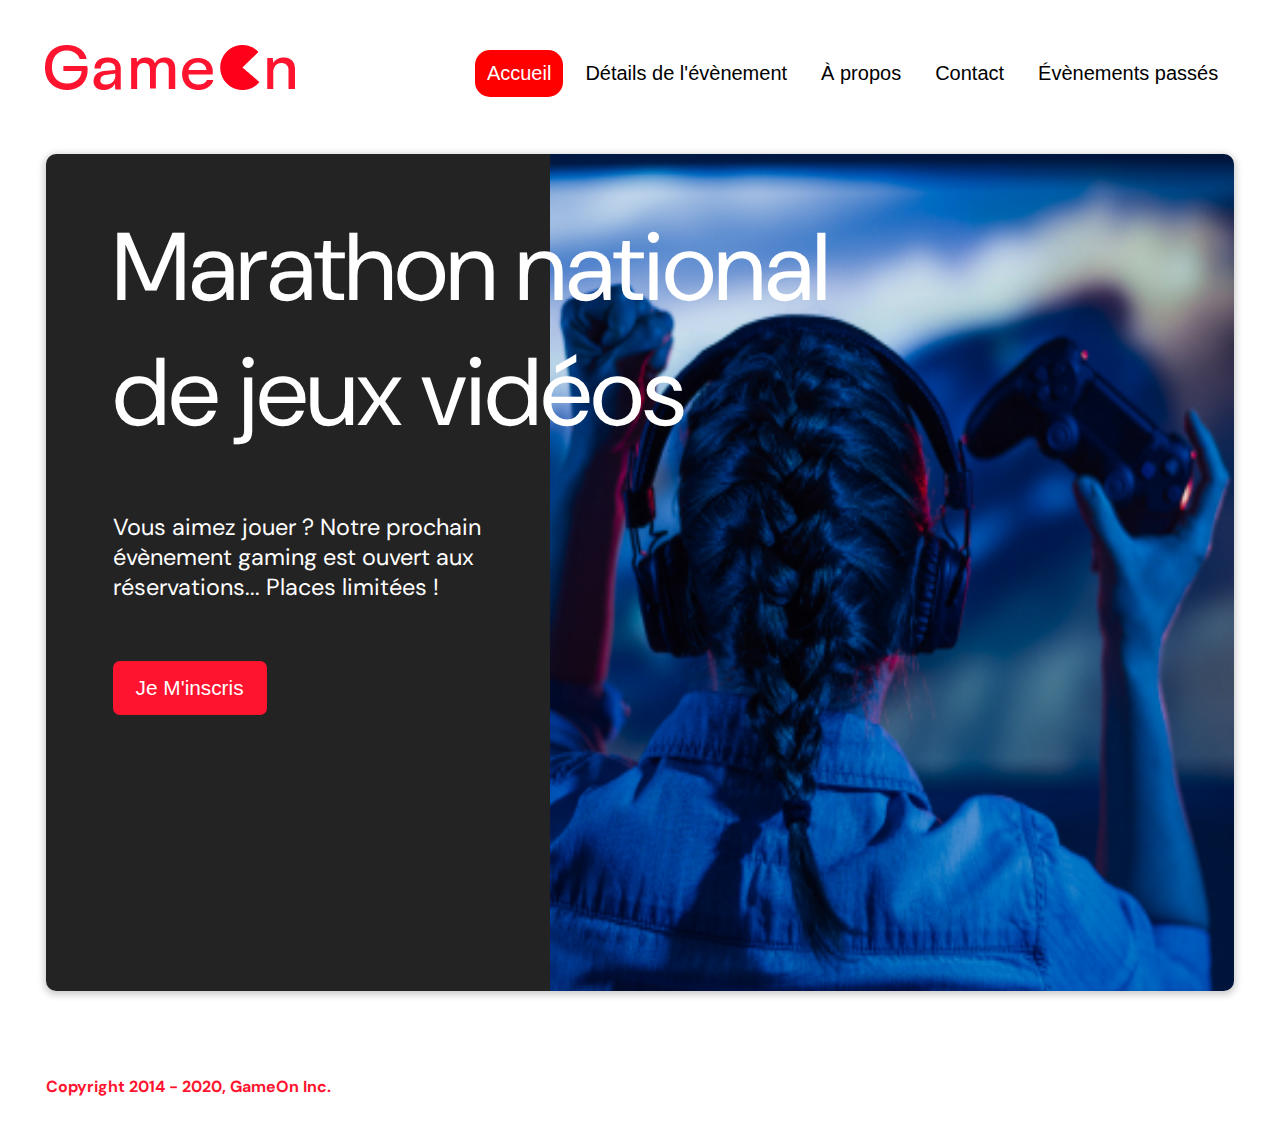
==== index.html @ 32bb97f4 "ajout minimum et maximum dynamique à l'input date, réorganisation dossiers, ajouts commentaires moda" ====
<!DOCTYPE html>
<html lang="en">
  <head>
    <meta charset="utf-8" />
    <title>Reservation</title>
    <meta name="viewport" content="width=device-width,initial-scale=1" />
    <link rel="stylesheet" href="modal.css" />
    <link
      rel="stylesheet"
      href="https://cdnjs.cloudflare.com/ajax/libs/font-awesome/4.7.0/css/font-awesome.min.css"
    />
    <link
      href="https://fonts.googleapis.com/css?family=DM+Sans"
      rel="stylesheet"
    />
  </head>
  <body>
    <div class="topnav" id="myTopnav">
      <div class="header-logo">
        <img alt="logo" src="Logo.png" />
      </div>
      <div class="main-navbar">
        <a href="#" class="active"><span>Accueil</span></a>
        <a href="#"><span>Détails de l'évènement</span></a>
        <a href="#"><span>À propos</span></a>
        <a href="#"><span>Contact</span></a>
        <a href="#"><span>Évènements passés</span></a>
        <a href="javascript:void(0);" class="icon" onclick="editNav()">
          <i class="fa fa-bars"></i>
        </a>
      </div>
    </div>
    <main>
      <div class="hero-section">
        <div class="hero-content">
          <h1 class="hero-headline">
            Marathon national<br />
            de jeux vidéos
          </h1>
          <p class="hero-text">
            Vous aimez jouer ? Notre prochain évènement gaming est ouvert aux
            réservations... Places limitées !
          </p>
          <button class="btn-signup modal-btn">je m'inscris</button>
        </div>
        <div class="hero-img">
          <img src="./bg_img.jpg" alt="img" />
        </div>
        <button class="btn-signup modal-btn">je m'inscris</button>
      </div>

      <div class="bground">
        <div class="content">
          <span class="close"></span>
          <div class="modal-body">
            <span class="success">votre inscription est en cours.</span>
            <form name="reserve" action="index.html" method="get" id="reserve">
              <div class="formData">
                <label for="first">Prénom</label><br />
                <input
                  class="text-control"
                  type="text"
                  id="first"
                  name="first"
                  minlength="2"
                  required
                /><br />
                <span class="error"></span>
              </div>
              <div class="formData">
                <label for="last">Nom</label><br />
                <input
                  class="text-control"
                  type="text"
                  id="last"
                  name="last"
                  minlength="2"
                  required
                /><br />
                <span class="error"></span>
              </div>
              <div class="formData">
                <label for="email">E-mail</label><br />
                <input
                  class="text-control"
                  type="email"
                  id="email"
                  name="email"
                  required
                /><br />
                <span class="error"></span>
              </div>
              <div class="formData">
                <label for="birthdate">Date de naissance</label><br />
                <input
                  class="text-control"
                  type="date"
                  id="birthdate"
                  name="birthdate"
                  required
                /><br />
                <span class="error"></span>
              </div>
              <div class="formData">
                <label for="quantity"
                  >À combien de tournois GameOn avez-vous déjà participé ?</label
                ><br />
                <input
                  type="number"
                  class="text-control"
                  id="quantity"
                  name="quantity"
                  min="0"
                  max="99"
                  value="0"
                  required
                />
                <br>
                <span class="error"></span>
              </div>
              <p class="text-label">Quelles villes ?</p>
              <div class="formData">
                <input
                  class="checkbox-input"
                  type="radio"
                  id="location1"
                  name="location"
                  value="New York"
                  required
                />
                <label class="checkbox-label" for="location1">
                  <span class="checkbox-icon"></span>
                  New York</label
                >
                <input
                  class="checkbox-input"
                  type="radio"
                  id="location2"
                  name="location"
                  value="San Francisco"
                  required
                />
                <label class="checkbox-label" for="location2">
                  <span class="checkbox-icon"></span>
                  San Francisco</label
                >
                <input
                  class="checkbox-input"
                  type="radio"
                  id="location3"
                  name="location"
                  value="Seattle"
                  required
                />
                <label class="checkbox-label" for="location3">
                  <span class="checkbox-icon"></span>
                  Seattle</label
                >
                <input
                  class="checkbox-input"
                  type="radio"
                  id="location4"
                  name="location"
                  value="Chicago"
                  required
                />
                <label class="checkbox-label" for="location4">
                  <span class="checkbox-icon"></span>
                  Chicago</label
                >
                <input
                  class="checkbox-input"
                  type="radio"
                  id="location5"
                  name="location"
                  value="Boston"
                  required
                />
                <label class="checkbox-label" for="location5">
                  <span class="checkbox-icon"></span>
                  Boston</label
                >
                <input
                  class="checkbox-input"
                  type="radio"
                  id="location6"
                  name="location"
                  value="Portland"
                  required
                />
                <label class="checkbox-label" for="location6">
                  <span class="checkbox-icon"></span>
                  Portland</label
                >
                <br>
                <span class="error"></span>
              </div>

              <div class="formData">
                <input
                  class="checkbox-input"
                  type="checkbox"
                  id="checkbox1"
                  checked
                  required
                />
                <label class="checkbox2-label" for="checkbox1">
                  <span class="checkbox-icon"></span>
                  J'ai lu et accepté les conditions d'utilisation.
                </label>
                <br />
                <input class="checkbox-input" type="checkbox" id="checkbox2" />
                <label class="checkbox2-label" for="checkbox2">
                  <span class="checkbox-icon"></span>
                  Je Je souhaite être prévenu des prochains évènements.
                </label>
                <br />
                <span class="error"></span>
              </div>
              <input
                class="btn-submit button"
                type="submit"
                value="C'est parti"
              />
            </form>
          </div>
        </div>
      </div>
    </main>
    <footer>
      <p class="copyrights">Copyright 2014 - 2020, GameOn Inc.</p>
    </footer>
    <script src="modal.js"></script>
  </body>
</html>
---- modal.css ----
:root {
  --font-default: "DM Sans", Arial, Helvetica, sans-serif;
  --font-slab: var(--font-default);
  --modal-duration: 0.8s;
}
* {
  box-sizing: border-box;
  margin: 0;
  padding: 0;
}
/* Landing Page */

body {
  margin: 0;
  display: flex;
  flex-direction: column;
  background-image: url("background.png");
  font-family: var(--font-default);
  font-size: 18px;
  max-width: 1300px;
  margin: 0 auto;
}

p {
  margin-bottom: 0;
  padding: 0.5vw;
}

img {
  padding-right: 1rem;
}

.topnav {
  overflow: hidden;
  margin: 3.5%;
}
.header-logo {
    float: left;
}
.main-navbar {
    float: right;
}
.topnav a {
  float: left;
  display: block;
  color: #000000;
  text-align: center;
  padding: 12px 12px;
  margin: 5px;
  text-decoration: none;
  font-size: 20px;
  font-family: Roboto, sans-serif;
}

.topnav a:hover {
  background-color: #ff0000;
  color: #ffffff;
  border-radius: 15px;
}

.topnav a.active {
  background-color: #ff0000;
  color: #ffffff;
  border-radius: 15px;
}

.topnav .icon {
  display: none;
}

@media screen and (max-width: 768px) {
  .topnav a {display: none;}
  .topnav a.icon {
    float: right;
    display: block;
  }
}

@media screen and (max-width: 768px) {
  .topnav.responsive {position: relative;}
  .topnav.responsive .icon {
    position: absolute;
    right: 0;
    top: 0;
  }
  .topnav.responsive a {
    float: none;
    display: block;
    text-align: left;
  }
}



 @media screen and (max-width: 540px) {
  .topnav a {display: none;}
  .topnav a.icon {
    float: right;
    display: block;
    margin-top: -15px;
  }
} 

main {
  font-size: 130%;
  font-weight: bolder;
  color: black;
  padding-top: 0.5vw;
  padding-left: 2vw;
  padding-right: 2vw;
  margin: 1px 20px 15px;
  border-radius: 2rem;
  text-align: justify;


}

.modal-btn {
  font-size: 145%;
  background: #fe142f;
  display: flex;
  margin: auto;
  padding: 2em;
  color: #fff;
  padding: 0.75rem 2.5rem;
  border-radius: 1rem;
  cursor: pointer;
}

.modal-btn:hover {
  background: #3876ac;
}

.footer {
  margin: 20px;
  padding: 10px;
  font-family: var(--font-slab);
}

/* Modal form */

.button {
  background: #fe142f;
  margin-top: 0.5em;
  padding: 1em;
  color: #fff;
  border-radius: 15px;
  cursor: pointer;
  font-size: 16px;
}

.button:hover {
  background: #3876ac;
}

.smFont {
  font-size: 16px;
}

.bground {
  display: block;
  position: fixed;
  z-index: 1;
  left: 0;
  top: 0;
  height: 100%;
  width: 100%;
  overflow: auto;
  background-color: rgba(26, 39, 156, 0.4);
  opacity: 0;
  transition: opacity var(--modal-duration);
  pointer-events: none;
}
.visible{
  opacity: 1;
  pointer-events: auto;
}

.content {
  margin: 5% auto;
  width: 100%;
  max-width: 500px;
  /* animation-name: modalopen;
  animation-duration: var(--modal-duration); */
  background: #232323;
  border-radius: 10px;
  overflow: hidden;
  position: relative;
  color: #fff;
  padding-top: 10px;
  transform: translateY(-150px);
  transition: transform var(--modal-duration);
}
.visible .content{
  transform: translateY(0);
}

.content--close{
  
  animation-name: modalclose;
  animation-duration: var(--modal-duration);
}

.modal-body {
  padding: 15px 8%;
  margin: 15px auto;
}

label {
  font-family: var(--font-default);
  font-size: 17px;
  font-weight: normal;
  display: inline-block;
  margin-bottom: 11px;
}
input {
  padding: 8px;
  border: 0.8px solid #ccc;
  outline: none;
}
.text-control {
  margin: 0;
  padding: 8px;
  width: 100%;
  border-radius: 8px;
  font-size: 20px;
  height: 48px;
}
.formData[data-error]::after {
  content: attr(data-error);
  font-size: 0.4em;
  color: #e54858;
  display: block;
  margin-top: 7px;
  margin-bottom: 7px;
  text-align: right;
  line-height: 0.3;
  opacity: 0;
  transition: 0.3s;
}
.formData[data-error-visible="true"]::after {
  opacity: 1;
}
.formData[data-error-visible="true"] .text-control {
  border: 2px solid #e54858;
}
.error{
  font-size: 0.875rem;
  color: #e54858;
}
.success{
  color:#278F70;
  display: none;
}
/* 
input[data-error]::after {
    content: attr(data-error);
    font-size: 0.4em;
    color: red;
} */
.checkbox-label,
.checkbox2-label {
  position: relative;
  margin-left: 36px;
  font-size: 12px;
  font-weight: normal;
}
.checkbox-label .checkbox-icon,
.checkbox2-label .checkbox-icon {
  display: block;
  width: 20px;
  height: 20px;
  border: 2px solid #279e7a;
  border-radius: 50%;
  text-indent: 29px;
  white-space: nowrap;
  position: absolute;
  left: -30px;
  top: -1px;
  transition: 0.3s;
}
.checkbox-label .checkbox-icon::after,
.checkbox2-label .checkbox-icon::after {
  content: "";
  width: 13px;
  height: 13px;
  background-color: #279e7a;
  border-radius: 50%;
  text-indent: 29px;
  white-space: nowrap;
  position: absolute;
  left: 50%;
  top: 50%;
  transform: translate(-50%, -50%);
  transition: 0.3s;
  opacity: 0;
}
.checkbox-input {
  display: none;
}
.checkbox-input:checked + .checkbox-label .checkbox-icon::after,
.checkbox-input:checked + .checkbox2-label .checkbox-icon::after {
  opacity: 1;
}
.checkbox-input:checked + .checkbox2-label .checkbox-icon {
  background: #279e7a;
}
.checkbox2-label .checkbox-icon {
  border-radius: 4px;
  border: 0;
  background: #c4c4c4;
}
.checkbox2-label .checkbox-icon::after {
  width: 7px;
  height: 4px;
  border-radius: 2px;
  background: transparent;
  border: 2px solid transparent;
  border-bottom-color: #fff;
  border-left-color: #fff;
  transform: rotate(-55deg);
  left: 21%;
  top: 19%;
}
.close {
  position: absolute;
  right: 15px;
  top: 15px;
  width: 32px;
  height: 32px;
  opacity: 1;
  cursor: pointer;
  transform: scale(0.7);
}
.close:before,
.close:after {
  position: absolute;
  left: 15px;
  content: " ";
  height: 33px;
  width: 3px;
  background-color: #fff;
}
.close:before {
  transform: rotate(45deg);
}
.close:after {
  transform: rotate(-45deg);
}
.btn-submit,
.btn-signup {
  background: #fe142f;
  display: block;
  margin: 0 auto;
  border-radius: 7px;
  font-size: 1rem;
  padding: 12px 82px;
  color: #fff;
  cursor: pointer;
  border: 0;
}
/* custom select styles */
.custom-select {
  position: relative;
  font-family: Arial;
  font-size: 1.1rem;
  font-weight: normal;
}

.custom-select select {
  display: none;
}
.select-selected {
  background-color: #fff;
}

/* Style the arrow inside the select element: */
.select-selected:after {
  position: absolute;
  content: "";
  top: 10px;
  right: 13px;
  width: 11px;
  height: 11px;
  border: 3px solid transparent;
  border-bottom-color: #f00;
  border-left-color: #f00;
  transform: rotate(-48deg);
  border-radius: 5px 0 5px 0;
}

/* Point the arrow upwards when the select box is open (active): */
.select-selected.select-arrow-active:after {
  transform: rotate(135deg);
  top: 13px;
}

.select-items div,
.select-selected {
  color: #000;
  padding: 11px 16px;
  border: 1px solid transparent;
  border-color: transparent transparent rgba(0, 0, 0, 0.1) transparent;
  cursor: pointer;
  border-radius: 8px;
  height: 48px;
}

/* Style items (options): */
.select-items {
  position: absolute;
  background-color: #fff;
  top: 89%;
  left: 0;
  right: 0;
  z-index: 99;
}

/* Hide the items when the select box is closed: */
.select-hide {
  display: none;
}

.select-items div:hover,
.same-as-selected {
  background-color: rgba(0, 0, 0, 0.1);
}
/* custom select end */
.text-label {
  font-weight: normal;
  font-size: 16px;
}
.hero-section {
  min-height: 93vh;
  border-radius: 10px;
  display: grid;
  grid-template-columns: repeat(12, 1fr);
  overflow: hidden;
  box-shadow: 0 2px 7px 2px rgba(0, 0, 0, 0.2);
  margin-bottom: 10px;
}
.hero-content {
  padding: 51px 67px;
  grid-column: span 4;
  background: #232323;
  color: #fff;
  position: relative;
  text-align: left;
  min-width: 424px;
}
.hero-content::after {
  content: "";
  width: 100%;
  height: 100%;
  background: #232323;
  position: absolute;
  right: -80px;
  top: 0;
}
.hero-content > * {
  position: relative;
  z-index: 1;
}
.hero-headline {
  font-size: 6rem;
  font-weight: normal;
  white-space: nowrap;
}
.hero-text {
  width: 146%;
  font-weight: normal;
  margin-top: 57px;
  padding: 0;
}
.btn-signup {
  outline: none;
  text-transform: capitalize;
  font-size: 1.3rem;
  padding: 15px 23px;
  margin: 0;
  margin-top: 59px;
}
.hero-img {
  grid-column: span 8;
}
.hero-img img {
  width: 100%;
  height: 100%;
  display: block;
  padding: 0;
}
.copyrights {
  color: #fe142f;
  padding: 0;
  font-size: 1rem;
  margin: 60px 0 30px;
  font-weight: bolder;
}
.hero-section > .btn-signup {
  display: none;
}
footer {
  padding-left: 2vw;
  padding-right: 2vw;
  margin: 0 20px;
}
@media screen and (max-width: 800px) {
  .hero-section {
    display: block;
    box-shadow: unset;
  }
  .hero-content {
    background: #fff;
    color: #000;
    padding: 20px;
  }
  .hero-content::after {
    content: unset;
  }
  .hero-content .btn-signup {
    display: none;
  }
  .hero-headline {
    font-size: 4.5rem;
    white-space: normal;
  }
  .hero-text {
    width: unset;
    font-size: 1.5rem;
  }
  .hero-img img {
    border-radius: 10px;
    margin-top: 40px;
  }
  .hero-section > .btn-signup {
    display: block;
    margin: 32px auto 10px;
    padding: 12px 35px;
  }
  .copyrights {
    margin-top: 50px;
    text-align: center;
  }
}
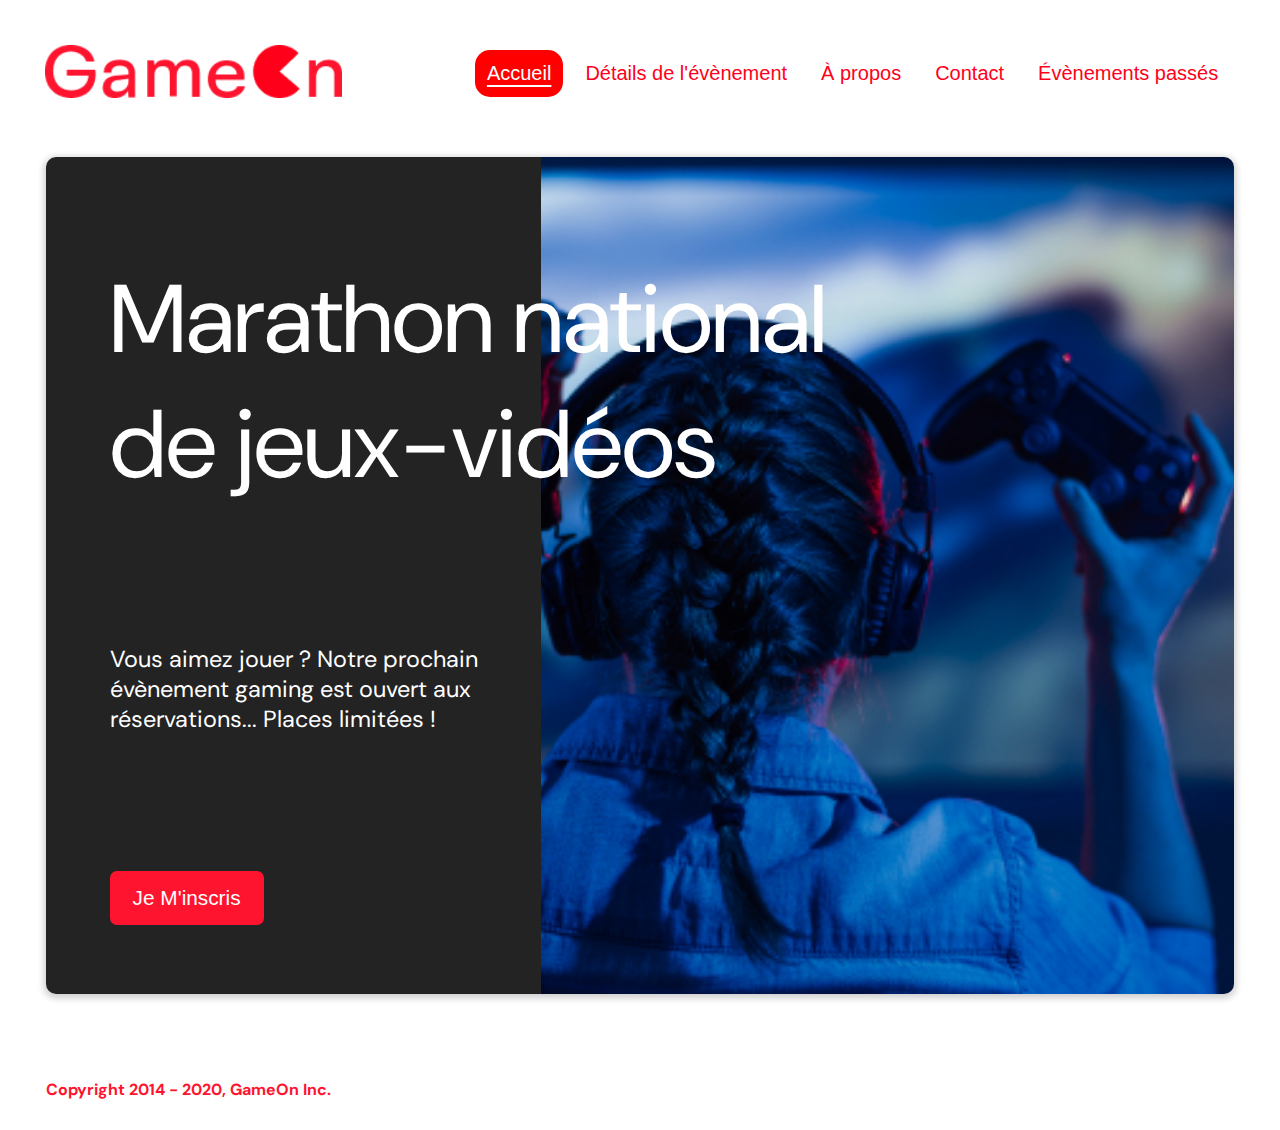
==== commit 740fc922: "correction des bugs d'affichage, mise à jour readme" ====
--- a/index.html
+++ b/index.html
@@ -32,11 +32,11 @@
     </div>
     <main>
       <div class="hero-section">
+        <h1 class="hero-headline">
+          Marathon national<br />
+          de jeux-vidéos
+        </h1>
         <div class="hero-content">
-          <h1 class="hero-headline">
-            Marathon national<br />
-            de jeux vidéos
-          </h1>
           <p class="hero-text">
             Vous aimez jouer ? Notre prochain évènement gaming est ouvert aux
             réservations... Places limitées !
@@ -53,7 +53,9 @@
         <div class="content">
           <span class="close"></span>
           <div class="modal-body">
-            <span class="success">votre inscription est en cours.</span>
+            <div class="success">
+              <h2>votre inscription est en cours.</h2>
+            </div>
             <form name="reserve" action="index.html" method="get" id="reserve">
               <div class="formData">
                 <label for="first">Prénom</label><br />
--- a/modal.css
+++ b/modal.css
@@ -14,7 +14,7 @@
   margin: 0;
   display: flex;
   flex-direction: column;
-  background-image: url("background.png");
+  /* background-image: url("background.png"); */
   font-family: var(--font-default);
   font-size: 18px;
   max-width: 1300px;
@@ -25,10 +25,10 @@
   margin-bottom: 0;
   padding: 0.5vw;
 }
-
+/* 
 img {
   padding-right: 1rem;
-}
+} */
 
 .topnav {
   overflow: hidden;
@@ -36,6 +36,11 @@
 }
 .header-logo {
     float: left;
+    width: 25%;
+    min-width: 100px;
+}
+.header-logo img{
+  width: 100%;
 }
 .main-navbar {
     float: right;
@@ -50,6 +55,7 @@
   text-decoration: none;
   font-size: 20px;
   font-family: Roboto, sans-serif;
+  color:#FF001B;
 }
 
 .topnav a:hover {
@@ -62,13 +68,23 @@
   background-color: #ff0000;
   color: #ffffff;
   border-radius: 15px;
+  text-decoration: underline;
+  text-underline-offset: 0.3rem;
 }
 
 .topnav .icon {
   display: none;
 }
 
-@media screen and (max-width: 768px) {
+@media screen and (max-width: 1100px) {
+  .topnav{
+    display: flex;
+    flex-direction: row;
+    align-items: flex-start;
+  }
+  .main-navbar{
+    margin-left: auto;
+  }
   .topnav a {display: none;}
   .topnav a.icon {
     float: right;
@@ -76,12 +92,16 @@
   }
 }
 
-@media screen and (max-width: 768px) {
+@media screen and (max-width: 1100px) {
+  .header-logo img{
+    margin-top: 1rem;
+  }
   .topnav.responsive {position: relative;}
   .topnav.responsive .icon {
     position: absolute;
     right: 0;
     top: 0;
+    color: white;
   }
   .topnav.responsive a {
     float: none;
@@ -92,14 +112,14 @@
 
 
 
- @media screen and (max-width: 540px) {
+ /* @media screen and (max-width: 540px) {
   .topnav a {display: none;}
   .topnav a.icon {
     float: right;
     display: block;
     margin-top: -15px;
   }
-} 
+}  */
 
 main {
   font-size: 130%;
@@ -151,6 +171,9 @@
 
 .button:hover {
   background: #3876ac;
+}
+.success__close{
+  width: min-content;
 }
 
 .smFont {
@@ -249,8 +272,21 @@
   color: #e54858;
 }
 .success{
-  color:#278F70;
+  color:white;
+  background: #232323;
+  position: absolute;
+  left: 0;
+  top: 0;
+  right: 0;
+  bottom: 0;
+  z-index: 2;
+  display: grid;
+  align-content: center;
   display: none;
+}
+.success h2{
+  width: 80%;
+  margin: auto;
 }
 /* 
 input[data-error]::after {
@@ -331,6 +367,7 @@
   opacity: 1;
   cursor: pointer;
   transform: scale(0.7);
+  z-index: 3;
 }
 .close:before,
 .close:after {
@@ -359,6 +396,10 @@
   cursor: pointer;
   border: 0;
 }
+.btn-submit{
+  position: relative;
+  z-index: 3;
+}
 /* custom select styles */
 .custom-select {
   position: relative;
@@ -435,20 +476,33 @@
   border-radius: 10px;
   display: grid;
   grid-template-columns: repeat(12, 1fr);
+  grid-template-rows: repeat(2,1fr);
   overflow: hidden;
   box-shadow: 0 2px 7px 2px rgba(0, 0, 0, 0.2);
   margin-bottom: 10px;
 }
+.hero-section::before{
+  content: " ";
+  background: #232323;;
+  grid-column: 1/6;
+  grid-row: 1/-1;
+}
 .hero-content {
-  padding: 51px 67px;
-  grid-column: span 4;
-  background: #232323;
+  /* padding: 51px 67px; */
+  padding-left: 4rem;
+  grid-column: 1/6;
+  grid-row: 2/-1;
+  display: flex;
+  flex-direction: column;
+  justify-content: space-around;
+  align-items: flex-start;
+  /* background: #232323; */
   color: #fff;
   position: relative;
   text-align: left;
-  min-width: 424px;
-}
-.hero-content::after {
+  /* min-width: 424px; */
+}
+/* .hero-content::after {
   content: "";
   width: 100%;
   height: 100%;
@@ -456,20 +510,28 @@
   position: absolute;
   right: -80px;
   top: 0;
-}
+} */
 .hero-content > * {
   position: relative;
   z-index: 1;
 }
 .hero-headline {
-  font-size: 6rem;
+  grid-column: 1/10;
+  grid-row: 1/2;
+  z-index: 1;
+  padding: 2rem 0 0rem 4rem;
+  color: white;
+  font-size: clamp(3rem,8vw + 1rem,6rem);
   font-weight: normal;
   white-space: nowrap;
+  
+  display: grid;
+  align-content: center;
 }
 .hero-text {
-  width: 146%;
+  /* width: 146%; */
   font-weight: normal;
-  margin-top: 57px;
+  /* margin-top: 57px; */
   padding: 0;
 }
 .btn-signup {
@@ -478,14 +540,19 @@
   font-size: 1.3rem;
   padding: 15px 23px;
   margin: 0;
-  margin-top: 59px;
+  /* margin-top: 59px; */
 }
 .hero-img {
-  grid-column: span 8;
-}
-.hero-img img {
+  grid-column: 4/-1;
+  grid-row: 1/-1;
+  z-index: -1;
   width: 100%;
   height: 100%;
+}
+.hero-img img {
+  object-fit: cover;
+  min-width: 100%;
+  min-height: 100%;
   display: block;
   padding: 0;
 }
@@ -509,10 +576,12 @@
     display: block;
     box-shadow: unset;
   }
+  .hero-headline{
+    padding: 0;
+  }
   .hero-content {
-    background: #fff;
     color: #000;
-    padding: 20px;
+    padding: 0;
   }
   .hero-content::after {
     content: unset;
@@ -521,8 +590,11 @@
     display: none;
   }
   .hero-headline {
-    font-size: 4.5rem;
+    color: black;
+    /* font-size: 4.5rem; */
     white-space: normal;
+    text-align: left;
+    margin-bottom: 2rem;
   }
   .hero-text {
     width: unset;
